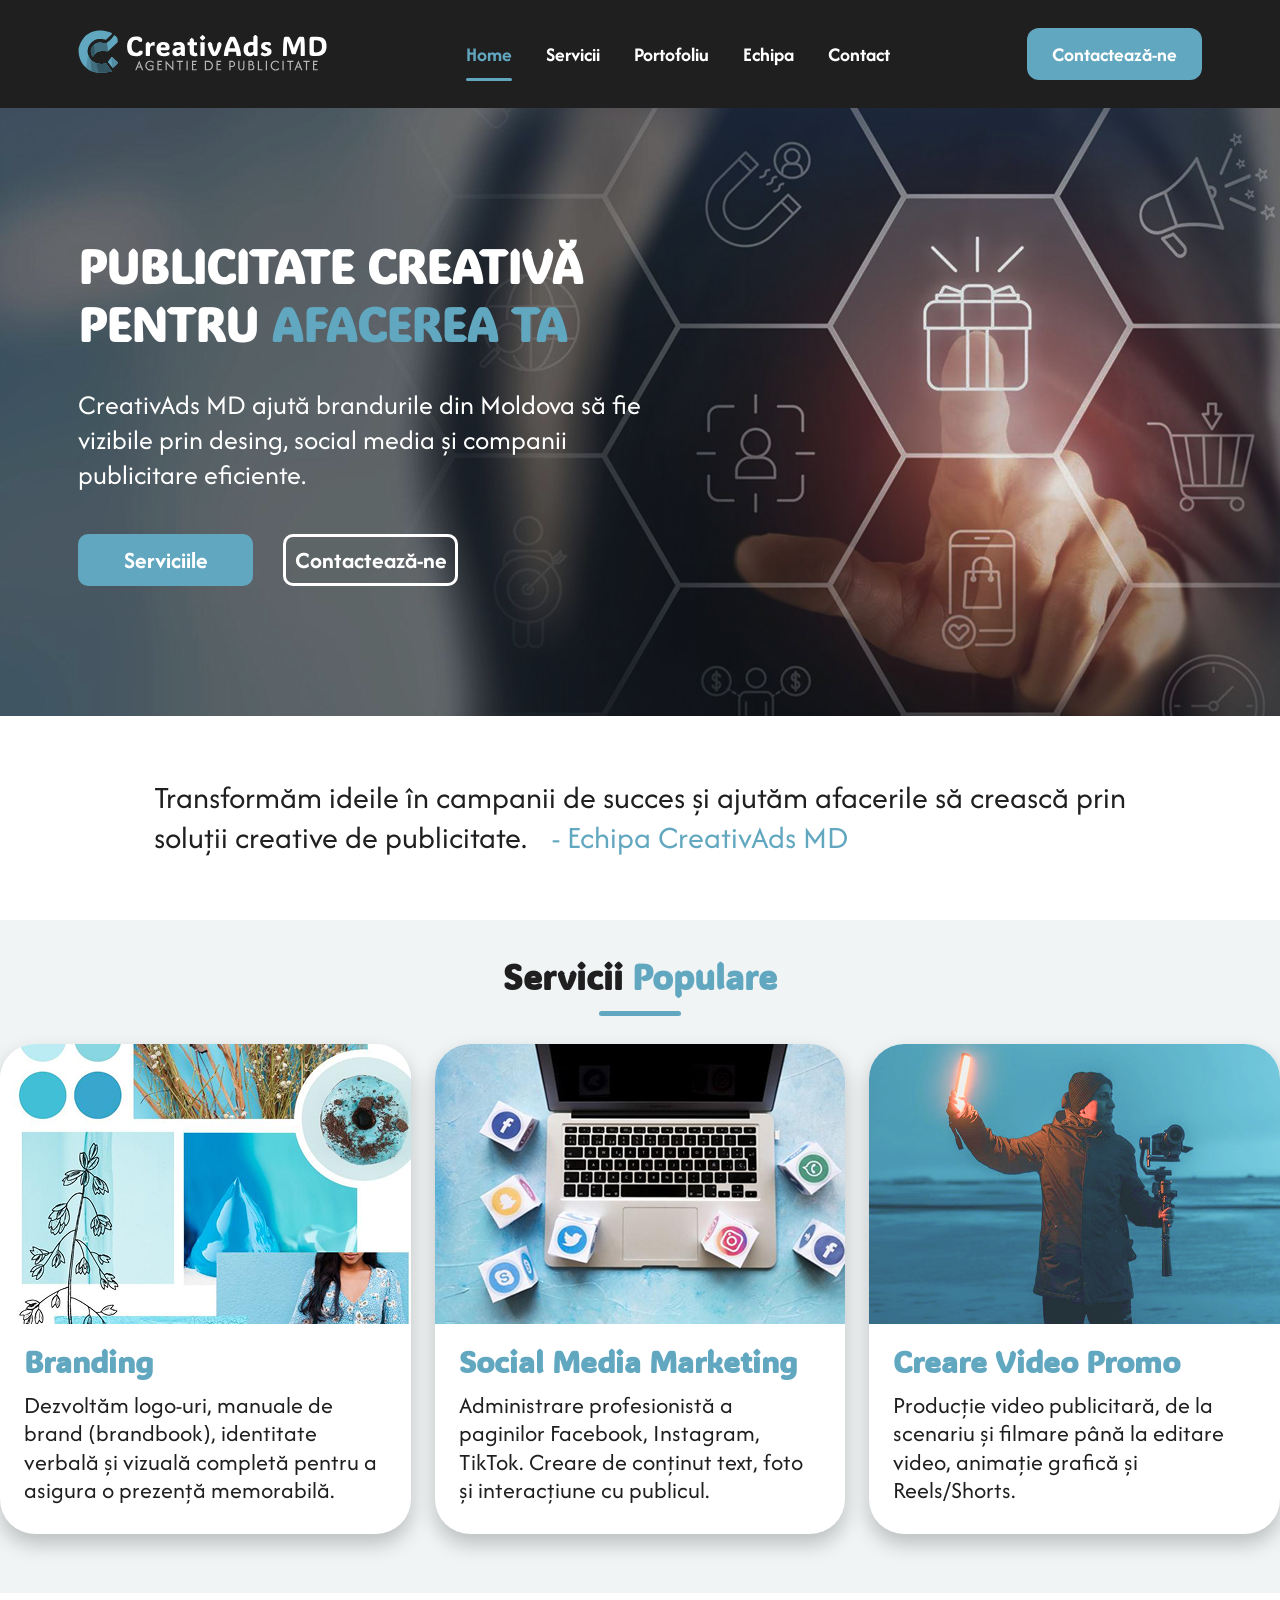
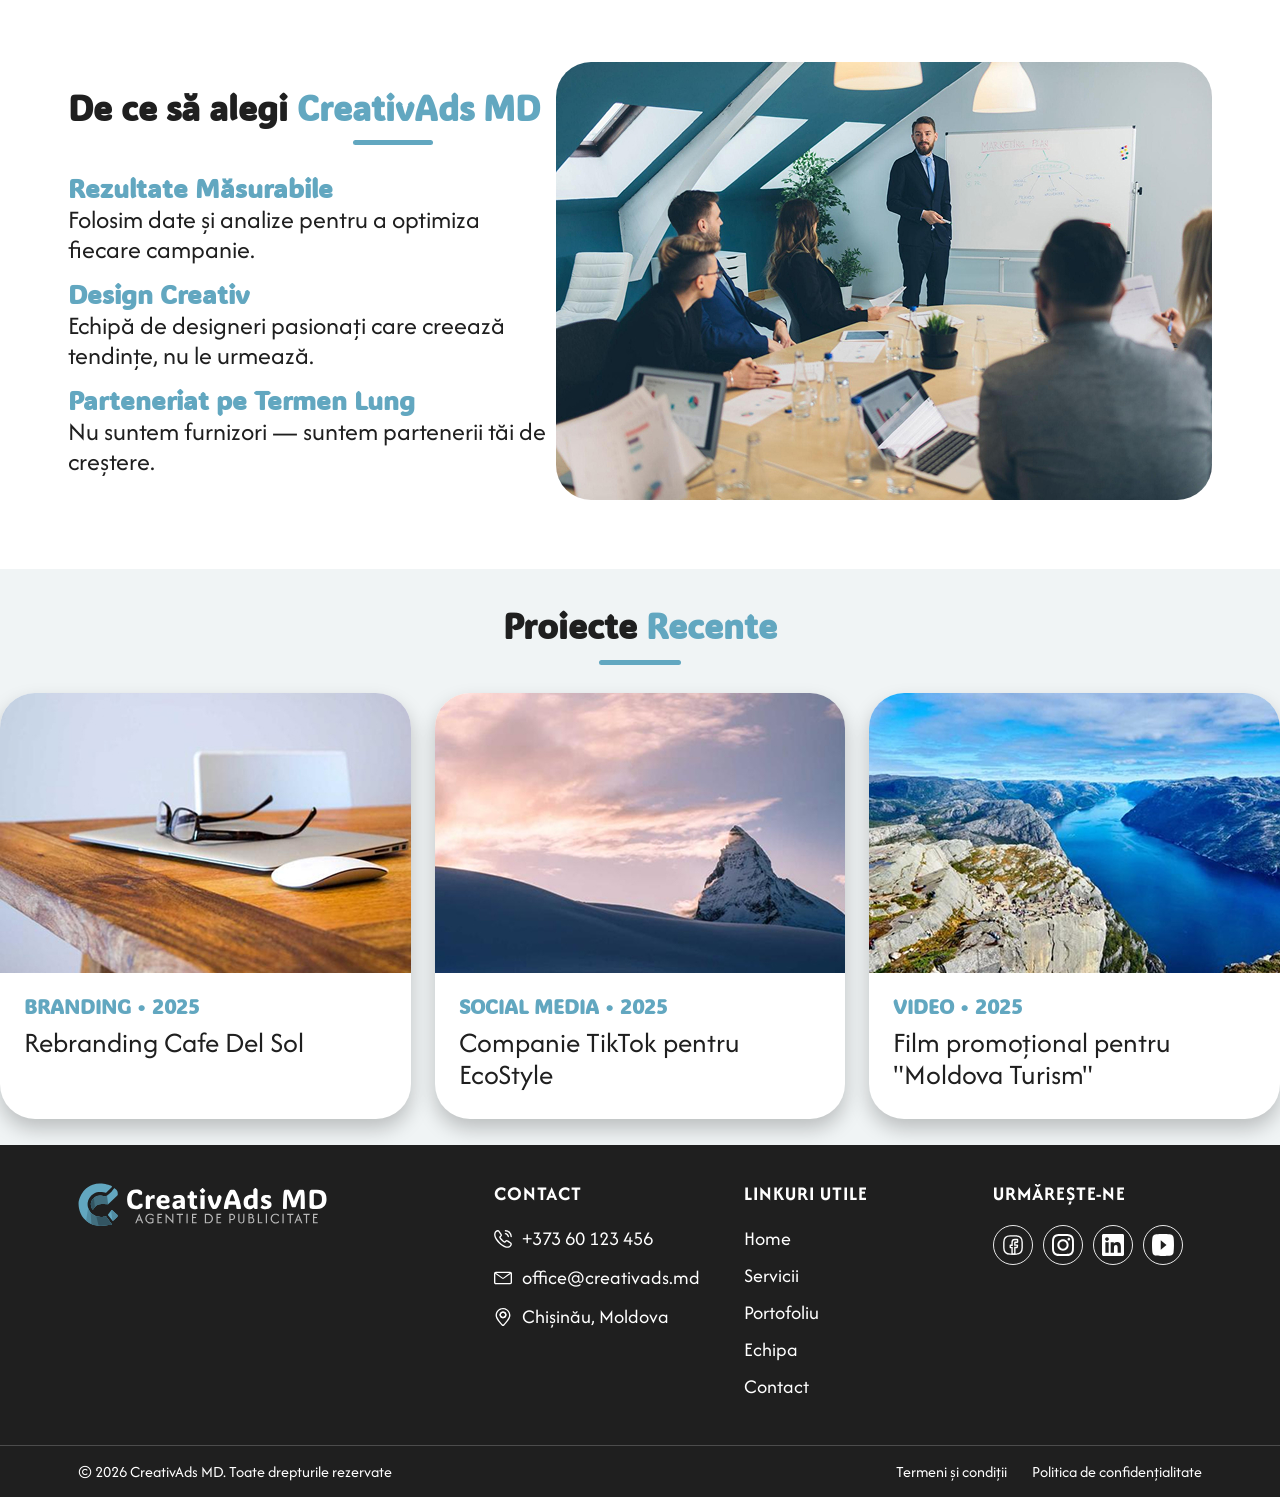
==== index.html @ be22686d "Add files via upload" ====
<!DOCTYPE html>
<html lang="ro">
<head>
    <meta charset="UTF-8">
    <meta name="viewport" content="width=device-width, initial-scale=1.0">
    <title>CreativAds MD</title>
    <link rel="stylesheet" href="css/style.css">
    <link rel="stylesheet" href="https://cdnjs.cloudflare.com/ajax/libs/font-awesome/6.7.2/css/all.min.css">
    <link
        href="https://fonts.googleapis.com/css2?family=ADLaM+Display&family=Afacad+Flux:wght@400;500;600;700&display=swap"
        rel="stylesheet">
</head>
<body>
    <header class="header">
        <div class="container header-content">
            <img src="assets/logo.svg" alt="CreativAds MD" class="logo">
            <nav class="nav">
                <a href="index.html" class="active">Home</a>
                <a href="pages/servicii.html">Servicii</a>
                <a href="pages/portofoliu.html">Portofoliu</a>
                <a href="pages/echipa.html">Echipa</a>
                <a href="pages/contact.html">Contact</a>
            </nav>
            <a href="pages/contact.html" class="header-btn">Contactează-ne</a>
        </div>
    </header>
    <section class="hero">
        <div class="container hero-content">
            <h1>
                PUBLICITATE CREATIVĂ <br>
                PENTRU <span>AFACEREA TA</span>
            </h1>
            <p>
                CreativAds MD ajută brandurile din Moldova să fie vizibile prin desing,
                social media și companii publicitare eficiente.
            </p>

            <div class="hero-buttons">
                <a href="pages/servicii.html" class="btn primary">Serviciile</a>
                <a href="pages/contact.html" class="btn secondary">Contactează-ne</a>
            </div>
        </div>
    </section>
    <section class="quote">
        <div class="container quote-content">
            <p>
                Transformăm ideile în campanii de succes și ajutăm afacerile să crească
                prin soluții creative de publicitate.
                <span>- Echipa CreativAds MD</span>
            </p>
        </div>
    </section>

    <section class="services">
        <div class="container">
            <h2>Servicii <span>Populare</span></h2>
            <div class="title-line"></div>

            <div class="cards">
                <div class="card">
                    <img src="assets/branding.jpg" alt="Branding">
                    <div class="card-content">
                        <h3>Branding</h3>
                        <p>
                            Dezvoltăm logo-uri, manuale de brand (brandbook), identitate verbală
                            și vizuală completă pentru a asigura o prezență memorabilă.
                        </p>
                    </div>
                </div>

                <div class="card">
                    <img src="assets/social.jpg" alt="Social Media Marketing">
                    <div class="card-content">
                        <h3>Social Media Marketing</h3>
                        <p>
                            Administrare profesionistă a paginilor Facebook, Instagram, TikTok.
                            Creare de conținut text, foto și interacțiune cu publicul.
                        </p>
                    </div>
                </div>

                <div class="card">
                    <img src="assets/video.jpg" alt="Creare Video Promo">
                    <div class="card-content">
                        <h3>Creare Video Promo</h3>
                        <p>
                            Producție video publicitară, de la scenariu și filmare până la editare
                            video, animație grafică și Reels/Shorts.
                        </p>
                    </div>
                </div>
            </div>
        </div>
    </section>

    <section class="why">
        <div class="container why-content">
            <div class="why-text">
                <h2>De ce să alegi <span>CreativAds MD</span></h2>
                <div class="why-line"></div>

                <h3>Rezultate Măsurabile</h3>
                <p>Folosim date și analize pentru a optimiza fiecare campanie.</p>

                <h3>Design Creativ</h3>
                <p>Echipă de designeri pasionați care creează tendințe, nu le urmează.</p>

                <h3>Parteneriat pe Termen Lung</h3>
                <p>Nu suntem furnizori — suntem partenerii tăi de creștere.</p>
            </div>

            <img src="assets/team.jpg" alt="Echipa CreativAds MD" class="why-img">
        </div>
    </section>

    <section class="projects">
        <div class="container">
            <h2>Proiecte <span>Recente</span></h2>
            <div class="title-line"></div>

            <div class="cards">
                <div class="project-card">
                    <img src="assets/project1.jpg" alt="Rebranding Cafe Del Sol">
                    <div class="project-content">
                        <h4>BRANDING • 2025</h4>
                        <p>Rebranding Cafe Del Sol</p>
                    </div>
                </div>

                <div class="project-card">
                    <img src="assets/project2.jpg" alt="Companie TikTok pentru EcoStyle">
                    <div class="project-content">
                        <h4>SOCIAL MEDIA • 2025</h4>
                        <p>Companie TikTok pentru EcoStyle</p>
                    </div>
                </div>

                <div class="project-card">
                    <img src="assets/project3.jpg" alt="Film promoțional Moldova Turism">
                    <div class="project-content">
                        <h4>VIDEO • 2025</h4>
                        <p>Film promoțional pentru "Moldova Turism"</p>
                    </div>
                </div>
            </div>
        </div>
    </section>
    <footer>
    <div class="footer-top">
        <div class="footer-col footer-logo">
            <img src="assets/logo.svg" alt="CreativAds MD">
        </div>

        <div class="footer-col">
            <h3>CONTACT</h3>

            <div class="footer-item">
                <img src="assets/phone.svg" alt="">
                <p>+373 60 123 456</p>
            </div>

            <div class="footer-item">
                <img src="assets/mail.svg" alt="">
                <p>office@creativads.md</p>
            </div>

            <div class="footer-item">
                <img src="assets/location.svg" alt="">
                <p>Chișinău, Moldova</p>
            </div>
        </div>

        <div class="footer-col">
            <h3>LINKURI UTILE</h3>

            <ul>
                <li><a href="index.html">Home</a></li>
                <li><a href="pages/servicii.html">Servicii</a></li>
                <li><a href="pages/portofoliu.html">Portofoliu</a></li>
                <li><a href="pages/echipa.html">Echipa</a></li>
                <li><a href="pages/contact.html">Contact</a></li>
            </ul>
        </div>

        <div class="footer-col">
            <h3>URMĂREȘTE-NE</h3>
            <div class="socials">
                <a href="#">
                    <img src="assets/facebook.svg" alt="">
                </a>

                <a href="#">
                    <img src="assets/instagram.svg" alt="">
                </a>

                <a href="#">
                    <img src="assets/linkedin.svg" alt="">
                </a>

                <a href="#">
                    <img src="assets/youtube.svg" alt="">
                </a>
            </div>
        </div>
    </div>

    <div class="footer-bottom">
        <p>© 2026 CreativAds MD. Toate drepturile rezervate</p>

        <div class="footer-links">
            <a href="#">Termeni și condiții</a>
            <a href="#">Politica de confidențialitate</a>
        </div>
    </div>
    </footer>
</body>
</html>
---- css/style.css ----
:root {
    --black: #1f1f1f;
    --blue: #62A7C0;
    --white: #ffffff;
    --bg-light: rgba(66, 111, 127, 0.08);
}

* {
    margin: 0;
    padding: 0;
    box-sizing: border-box;
}

body {
    font-family: "Afacad Flux", sans-serif;
    color: var(--black);
    background: var(--white);
}

.container {
    width: 1440px;
    max-width: 100%;
    margin: 0 auto;
}

/* HEADER */

.header {
    height: 108px;
    background: var(--black);
}

.header-content {
    height: 108px;
    display: flex;
    align-items: center;
    justify-content: space-between;
    padding: 0 78px;
}

.logo {
    width: 250px;
    object-fit: contain;
}

.nav {
    display: flex;
    gap: 34px;
    align-items: center;
}

.nav a {
    position: relative;
    text-decoration: none;
    color: var(--white);
    font-size: 20px;
    font-weight: 700;
}

.nav a.active {
    color: var(--blue);
}

.nav a.active::after {
    content: "";
    position: absolute;
    width: 100%;
    height: 3px;
    background: var(--blue);
    left: 0;
    bottom: -13px;
    border-radius: 10px;
}

.header-btn {
    width: 175px;
    height: 52px;
    background: var(--blue);
    color: var(--white);
    border-radius: 12px;
    display: flex;
    align-items: center;
    justify-content: center;
    text-decoration: none;
    font-size: 20px;
    font-weight: 700;
}

/* HERO */

.hero {
    height: 608px;
    background-image: url("../assets/banner.png");
    background-size: cover;
    background-position: center;
}

.hero-content {
    height: 608px;
    padding-left: 78px;
    display: flex;
    flex-direction: column;
    justify-content: center;
}

.hero h1 {
    font-family: "ADLaM Display", cursive;
    font-size: 46px;
    line-height: 1.25;
    color: var(--white);
    text-transform: uppercase;
    margin-bottom: 34px;
}

.hero h1 span {
    color: var(--blue);
}

.hero p {
    width: 610px;
    font-size: 28px;
    line-height: 1.25;
    color: var(--white);
    margin-bottom: 42px;
}

.hero-buttons {
    display: flex;
    gap: 30px;
}

.btn {
    width: 175px;
    height: 52px;
    border-radius: 10px;
    font-size: 24px;
    font-weight: 700;
    text-decoration: none;
    display: flex;
    align-items: center;
    justify-content: center;
}

.btn.primary {
    background: var(--blue);
    color: var(--white);
}

.btn.secondary {
    background: transparent;
    color: var(--white);
    border: 3px solid var(--white);
}

/* QUOTE */

.quote {
    height: 204px;
    background: var(--white);
}

.quote-content {
    height: 204px;
    display: flex;
    align-items: center;
    padding: 0 154px;
}

.quote p {
    font-size: 32px;
    line-height: 1.25;
    text-align: left;
}

.quote span {
    color: var(--blue);
    margin-left: 18px;
}

/* SERVICES */

.services {
    height: 673px;
    background: var(--bg-light);
    padding-top: 34px;
}

.services h2,
.projects h2 {
    font-family: "ADLaM Display", cursive;
    font-size: 34px;
    text-align: center;
}

.services h2 span,
.projects h2 span,
.why h2 span {
    color: var(--blue);
}

.title-line {
    width: 82px;
    height: 5px;
    background: var(--blue);
    border-radius: 10px;
    margin: 12px auto 28px;
}

.cards {
    display: flex;
    justify-content: center;
    gap: 24px;
}

.card,
.project-card {
    width: 434px;
    background: var(--white);
    border-radius: 35px;
    overflow: hidden;
    box-shadow: 0 10px 20px rgba(0, 0, 0, 0.22);
}

.card img,
.project-card img {
    width: 434px;
    height: 280px;
    object-fit: cover;
    display: block;
}

.card-content {
    padding: 18px 24px 30px;
}

.card-content h3 {
    font-family: "ADLaM Display", cursive;
    font-size: 30px;
    color: var(--blue);
    margin-bottom: 10px;
}

.card-content p {
    font-size: 24px;
    line-height: 1.18;
    color: var(--black);
}

/* WHY */

.why {
    height: 576px;
    background: var(--white);
}

.why-content {
    height: 576px;
    display: flex;
    align-items: center;
    justify-content: space-between;
    padding: 0 68px;
}

.why-text {
    width: 610px;
}

.why h2 {
    font-family: "ADLaM Display", cursive;
    font-size: 34px;
    margin-bottom: 10px;
}

.why-line {
    width: 80px;
    height: 5px;
    background: var(--blue);
    border-radius: 10px;
    margin: 0 0 26px 285px;
}

.why h3 {
    font-family: "ADLaM Display", cursive;
    font-size: 26px;
    color: var(--blue);
    margin-top: 12px;
}

.why p {
    font-size: 26px;
    line-height: 1.15;
}

.why-img {
    width: 656px;
    height: 438px;
    object-fit: cover;
    border-radius: 35px;
}

/* PROJECTS */

.projects {
    height: 576px;
    background: var(--bg-light);
    padding-top: 34px;
}

.project-content {
    padding: 20px 24px 28px;
}

.project-content h4 {
    font-family: "ADLaM Display", cursive;
    font-size: 20px;
    color: var(--blue);
    margin-bottom: 8px;
}

.project-content p {
    font-size: 29px;
    line-height: 1.1;
    color: var(--black);
}

/* ADAPTIVE */

@media (max-width: 1200px) {
    .header-content {
        padding: 0 30px;
    }

    .logo {
        width: 270px;
    }

    .nav {
        gap: 18px;
    }

    .nav a {
        font-size: 17px;
    }

    .cards {
        gap: 18px;
    }

    .card,
    .project-card,
    .card img,
    .project-card img {
        width: 31%;
    }
}

@media (max-width: 768px) {
    .header {
        height: auto;
    }

    .header-content {
        height: auto;
        flex-direction: column;
        gap: 20px;
        padding: 20px;
    }

    .nav {
        flex-wrap: wrap;
        justify-content: center;
    }

    .hero-content {
        padding: 40px 25px;
    }

    .hero h1 {
        font-size: 34px;
    }

    .hero p {
        width: 100%;
        font-size: 22px;
    }

    .quote-content {
        padding: 30px;
    }

    .quote p {
        font-size: 24px;
    }

    .services,
    .projects,
    .why {
        height: auto;
        padding: 40px 20px;
    }

    .cards,
    .why-content {
        flex-direction: column;
    }

    .card,
    .project-card,
    .card img,
    .project-card img,
    .why-img {
        width: 100%;
    }

    .why-content {
        height: auto;
        padding: 0;
        gap: 30px;
    }

    .why-text {
        width: 100%;
    }

    .why-line {
        margin-left: 0;
    }

}

/* FOOTER */

footer {
    background: var(--black);
    color: var(--white);
}

.footer-top {
    width: 1440px;
    max-width: 100%;
    margin: 0 auto;
    padding: 35px 78px;
    display: grid;
    grid-template-columns: 1.8fr 1fr 1fr 1fr;
    gap: 40px;
    align-items: start;
}

.footer-logo img {
    width: 250px;
    height: auto;
}

.footer-col h3 {
    font-size: 20px;
    font-weight: 700;
    color: var(--white);
    margin-bottom: 18px;
    letter-spacing: 1px;
}

.footer-item {
    display: flex;
    align-items: center;
    gap: 10px;
    margin-bottom: 12px;
}

.footer-item img {
    width: 18px;
    height: 18px;
    object-fit: contain;
}

.footer-item p {
    font-size: 20px;
    color: var(--white);
}

.footer-col ul {
    list-style: none;
}

.footer-col li {
    margin-bottom: 10px;
}

.footer-col a {
    text-decoration: none;
    color: var(--white);
    font-size: 20px;
    transition: .3s;
}

.footer-col a:hover {
    color: var(--blue);
}

.socials {
    display: flex;
    gap: 10px;
}

.socials a {
    width: 40px;
    height: 40px;
    border: 1px solid rgba(255,255,255,.9);
    border-radius: 50%;
    display: flex;
    justify-content: center;
    align-items: center;
    transition: .3s;
}

.socials a img {
    width: 22px;
    height: 22px;
    object-fit: contain;
}

.socials a:hover {
    border-color: var(--blue);
    transform: translateY(-3px);
}

.footer-bottom {
    border-top: 1px solid rgba(255,255,255,.2);
    padding: 15px 78px;
    display: flex;
    justify-content: space-between;
    align-items: center;
}

.footer-bottom p {
    font-size: 16px;
    color: var(--white);
}

.footer-links {
    display: flex;
    gap: 25px;
}

.footer-links a {
    text-decoration: none;
    color: var(--white);
    font-size: 16px;
    transition: .3s;
}

.footer-links a:hover {
    color: var(--blue);
}

/* hero страницы */
.page-hero {
    min-height: 608px;
    display: flex;
    align-items: center;
    justify-content: flex-start;
    padding: 0 8%;
    background:
        linear-gradient(rgba(0,0,0,.45), rgba(0,0,0,.45)),
        url("../assets/banner.jpg");
    background-size: cover;
    background-position: center;
}

/* контент hero страницы */
.page-hero-content {
    max-width: 700px;
}

/* заголовок hero страницы */
.page-hero h1 {
    color: white;
    font-size: 64px;
    margin-bottom: 20px;
    text-align: left;
}

/* текст hero страницы */
.page-hero p {
    color: white;
    font-size: 36px;
    line-height: 1.4;
    text-align: left;
    max-width: 650px;
}

/* секция услуг страницы */
.services-page {
    height: 750px;
    margin: 0 auto;
    background: var(--white);
    display: flex;
    justify-content: center;
    align-items: center;
}

/* сетка услуг страницы */
.services-page-grid {
    width: 1340px;
    display: grid;
    grid-template-columns: repeat(3, 435px);
    grid-template-rows: repeat(2, 315px);
    gap: 35px;
    justify-content: center;
}

/* карточка услуги */
.service-box {
    width: 435px;
    height: 315px;
    background: var(--white);
    padding: 40px 30px;
    border-radius: 24px;
    border: 2px solid var(--blue);
    box-shadow: 0 10px 25px rgba(0, 0, 0, 0.12);
    transition: all 0.35s ease;
    position: relative;
    overflow: hidden;
}

/* hover эффект */
.service-box:hover {
    transform: translateY(-10px) scale(1.03);
    box-shadow: 0 18px 40px rgba(0, 0, 0, 0.18);
    border-color: var(--blue);
}

/* небольшой декоративный акцент при hover */
.service-box::before {
    content: "";
    position: absolute;
    top: 0;
    left: 0;
    width: 100%;
    height: 4px;
    background: var(--blue);
    transform: scaleX(0);
    transform-origin: left;
    transition: 0.35s ease;
}

.service-box:hover::before {
    transform: scaleX(1);
}

/* заголовок */
.service-box h3 {
    color: var(--blue);
    font-size: 30px;
    margin-bottom: 15px;
    transition: 0.3s ease;
}

.service-box:hover h3 {
    color: var(--black);
}

/* текст */
.service-box p {
    font-size: 20px;
    line-height: 1.6;
    opacity: 0.9;
}

/* PORTOFOLUI */

.projects--portfolio {
    height: 513px;
    margin: 0 auto;
    padding-top: 34px;
    background: var(--white);
}

/* TEAM */

.team {
    width: 1440px;
    height: 1250px;
    margin: 0 auto;
    padding-top: 25px;
    background: var(--white);
}

.team .container {
    display: flex;
    flex-direction: column;
    gap: 25px;
}

.team-member {
    display: flex;
    align-items: center;
    gap: 35px;
}

.team-member.right {
    justify-content: flex-end;
}

.team-member img {
    width: 214px;
    height: 214px;
    border-radius: 50%;
    object-fit: cover;
    flex-shrink: 0;
}

.team-card {
    width: 1076px;
    height: 158px;
    border: 2px solid var(--blue);
    border-radius: 18px;
    padding: 22px 35px;
    display: flex;
    flex-direction: column;
    justify-content: center;
}

.team-card h3 {
    font-size: 25px;
    color: var(--blue);
    font-weight: 700;
    margin-bottom: 10px;
}

.team-card p {
    font-size: 25px;
    color: var(--black);
    line-height: 1.3;
}

/* CONTACT */

.contact-section {
    width: 1440px;
    height: 900px;
    margin: 0 auto;
    background: var(--white);
    padding: 60px 70px;
}

.contact-content {
    display: flex;
    justify-content: center;
    align-items: stretch;
    gap: 55px;
}

/* ЗАГОЛОВКИ */
.contact-form h2,
.contact-info h2 {
    font-size: 48px;
    font-weight: 500;
    color: var(--black);
    margin-bottom: 40px;
}

/* ЛЕВАЯ ЧАСТЬ */

.contact-form {
    width: 683px;
}

.contact-form form {
    display: flex;
    flex-direction: column;
    gap: 25px;
}

.contact-form input {
    width: 683px;
    height: 76px;
    border: 1px solid var(--blue);
    border-radius: 16px;
    padding: 0 25px;
    font-size: 32px;
    font-family: inherit;
}

.contact-form textarea {
    width: 683px;
    height: 266px;
    border: 1px solid var(--blue);
    border-radius: 16px;
    padding: 25px;
    font-size: 32px;
    font-family: inherit;
    resize: none;
}

.contact-form button {
    width: 683px;
    height: 76px;
    border: none;
    border-radius: 16px;
    background: var(--blue);
    color: var(--white);
    font-size: 32px;
    font-family: inherit;
    cursor: pointer;
}

.contact-form button:hover {
    opacity: .9;
}

/* ПРАВАЯ ЧАСТЬ */
.contact-info {
    width: 609px;
    display: flex;
    flex-direction: column;
}

.info-item {
    display: flex;
    align-items: center;
    gap: 15px;
    margin-bottom: 35px;
}

.info-item img {
    width: 38px;
    height: 38px;
    flex-shrink: 0;
    object-fit: contain;
}

.info-item h3 {
    font-size: 32px;
    color: var(--black);
    margin-bottom: 8px;
    
}

.info-item p {
    font-size: 32px;
    color: var(--black);
}

.contact-map {
    width: 609px;
    height: 304px;
    object-fit: cover;
    border-radius: 12px;
    margin-top: auto;
}

@media (max-width: 768px) {
  .nav {
    flex-direction: column;
    text-align: center;
  }
}
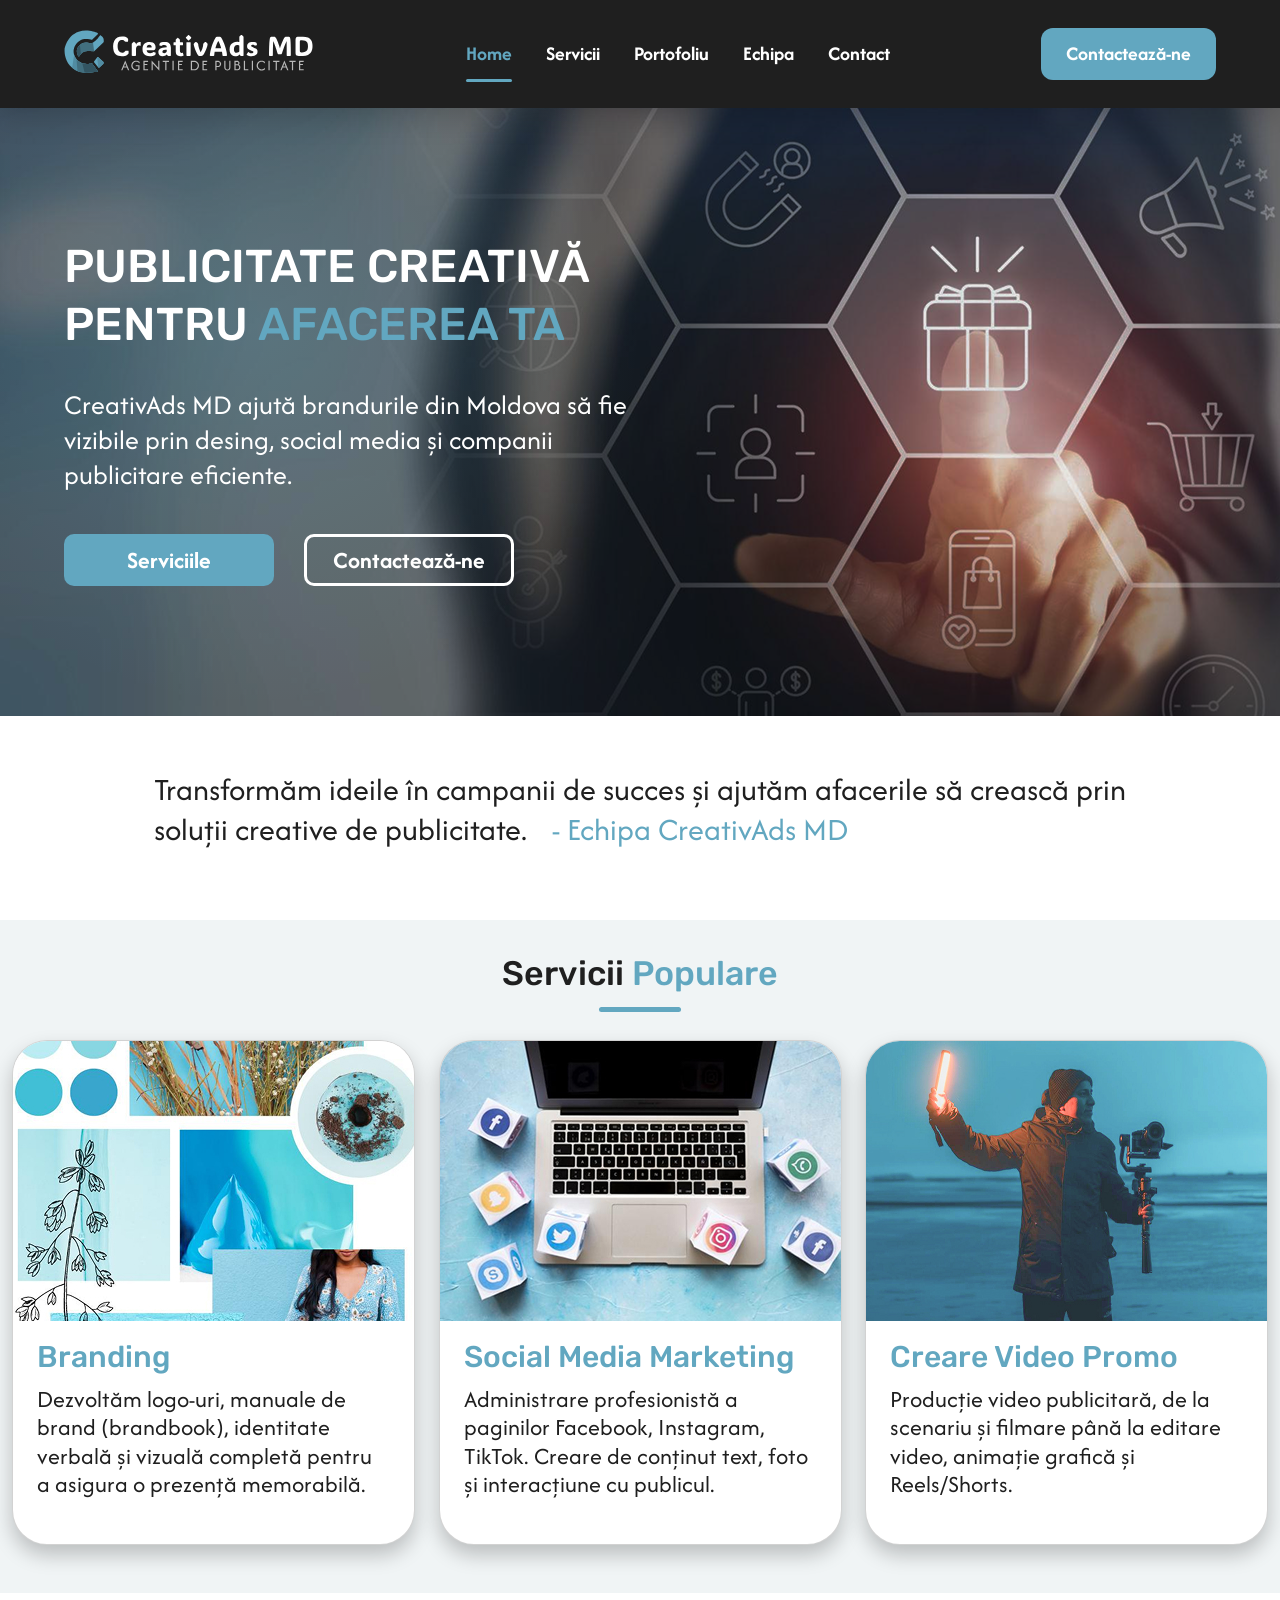
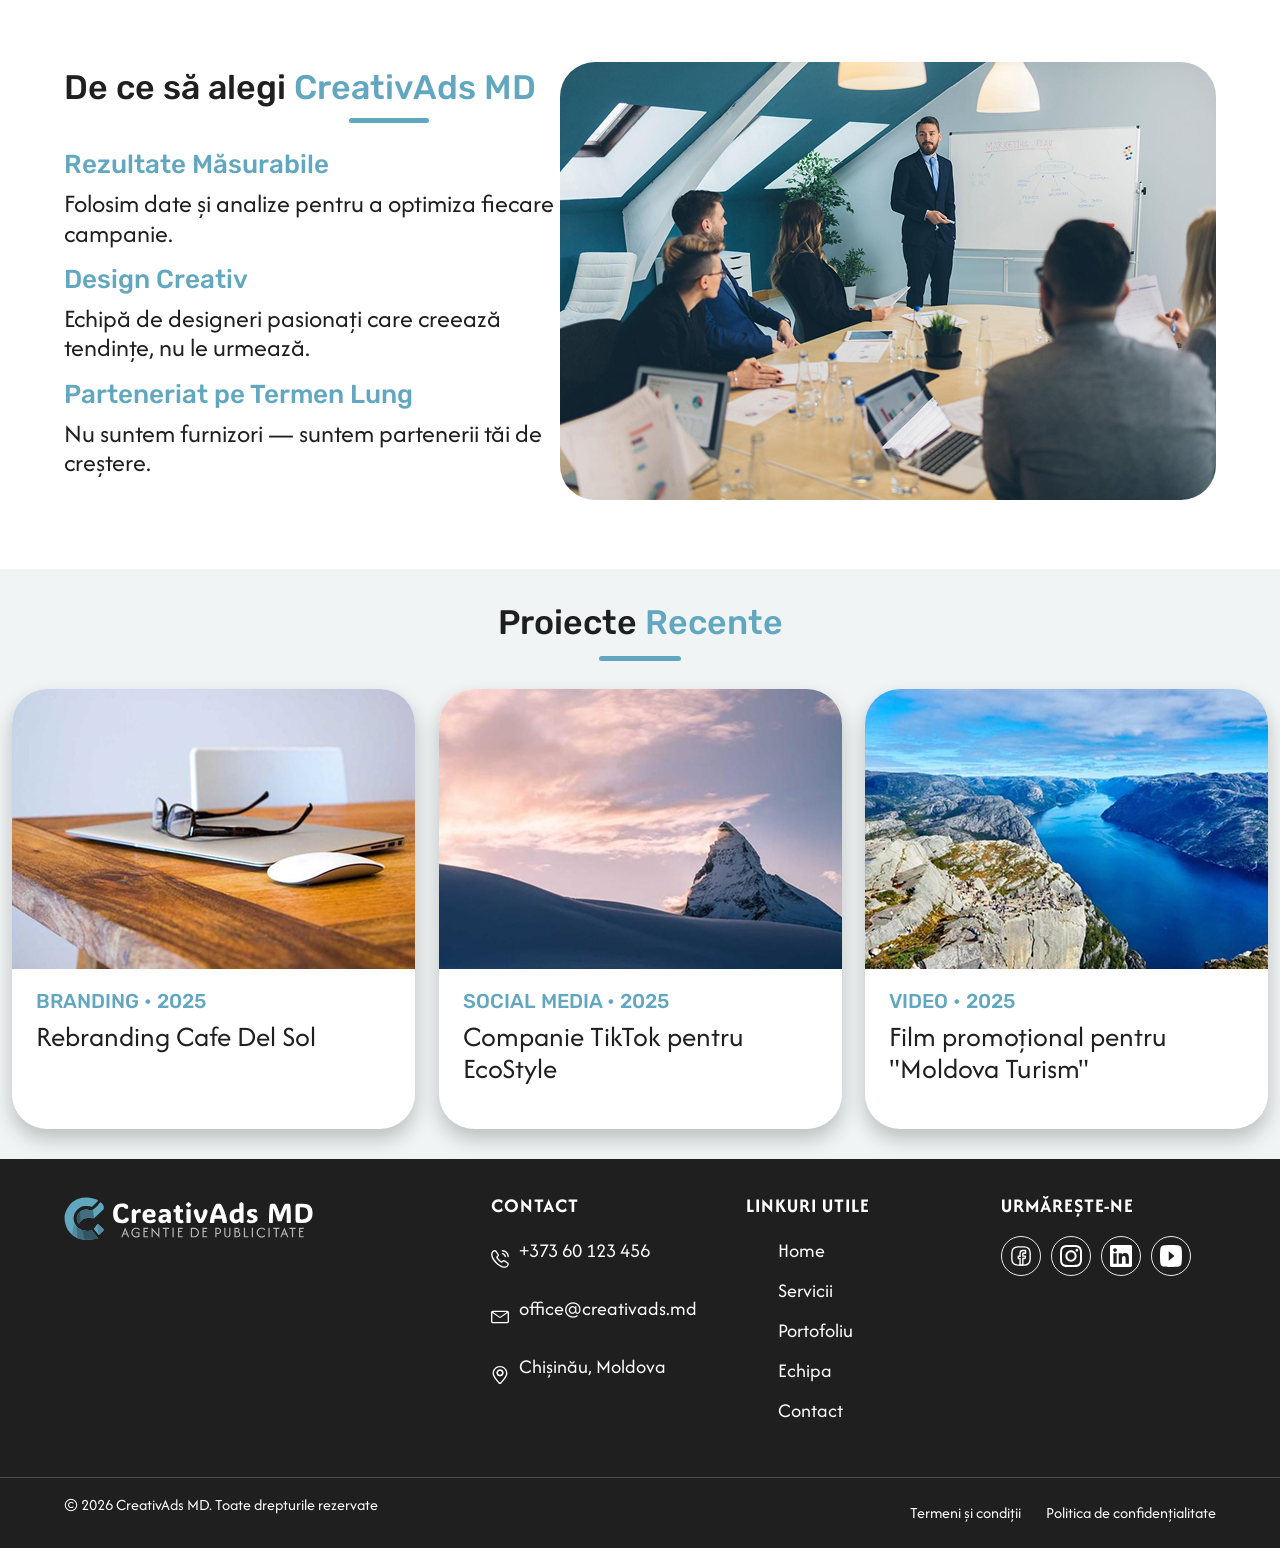
==== commit a100f4af: "Add files via upload" ====
--- a/index.html
+++ b/index.html
@@ -4,17 +4,25 @@
     <meta charset="UTF-8">
     <meta name="viewport" content="width=device-width, initial-scale=1.0">
     <title>CreativAds MD</title>
+    <link href="https://cdn.jsdelivr.net/npm/bootstrap@5.3.1/dist/css/bootstrap.min.css" rel="stylesheet">
     <link rel="stylesheet" href="css/style.css">
     <link rel="stylesheet" href="https://cdnjs.cloudflare.com/ajax/libs/font-awesome/6.7.2/css/all.min.css">
-    <link
-        href="https://fonts.googleapis.com/css2?family=ADLaM+Display&family=Afacad+Flux:wght@400;500;600;700&display=swap"
-        rel="stylesheet">
+    <link href="https://fonts.googleapis.com/css2?family=Rubik:wght@400;500;700;800;900&family=Afacad+Flux:wght@400;500;600;700&display=swap" rel="stylesheet">
 </head>
 <body>
     <header class="header">
         <div class="container header-content">
-            <img src="assets/logo.svg" alt="CreativAds MD" class="logo">
-            <nav class="nav">
+            <a href="index.html" class="logo-link" aria-label="CreativAds MD Home">
+                <img src="assets/logo.svg" alt="CreativAds MD" class="logo img-fluid">
+            </a>
+
+            <button class="burger-menu" type="button" aria-label="Deschide meniul" aria-controls="siteNav" aria-expanded="false">
+                <span></span>
+                <span></span>
+                <span></span>
+            </button>
+
+            <nav class="nav" id="siteNav">
                 <a href="index.html" class="active">Home</a>
                 <a href="pages/servicii.html">Servicii</a>
                 <a href="pages/portofoliu.html">Portofoliu</a>
@@ -23,6 +31,7 @@
             </nav>
             <a href="pages/contact.html" class="header-btn">Contactează-ne</a>
         </div>
+        <div class="menu-backdrop" aria-hidden="true"></div>
     </header>
     <section class="hero">
         <div class="container hero-content">
@@ -213,5 +222,7 @@
         </div>
     </div>
     </footer>
+    <script src="https://cdn.jsdelivr.net/npm/bootstrap@5.3.1/dist/js/bootstrap.bundle.min.js"></script>
+    <script src="js/main.js"></script>
 </body>
 </html>
--- a/css/style.css
+++ b/css/style.css
@@ -104,7 +104,7 @@
 }
 
 .hero h1 {
-    font-family: "ADLaM Display", cursive;
+    font-family: "Rubik", cursive;
     font-size: 46px;
     line-height: 1.25;
     color: var(--white);
@@ -130,7 +130,7 @@
 }
 
 .btn {
-    width: 175px;
+    width: 210px;
     height: 52px;
     border-radius: 10px;
     font-size: 24px;
@@ -187,7 +187,7 @@
 
 .services h2,
 .projects h2 {
-    font-family: "ADLaM Display", cursive;
+    font-family: "Rubik", cursive;
     font-size: 34px;
     text-align: center;
 }
@@ -234,7 +234,7 @@
 }
 
 .card-content h3 {
-    font-family: "ADLaM Display", cursive;
+    font-family: "Rubik", cursive;
     font-size: 30px;
     color: var(--blue);
     margin-bottom: 10px;
@@ -266,7 +266,7 @@
 }
 
 .why h2 {
-    font-family: "ADLaM Display", cursive;
+    font-family: "Rubik", cursive;
     font-size: 34px;
     margin-bottom: 10px;
 }
@@ -280,7 +280,7 @@
 }
 
 .why h3 {
-    font-family: "ADLaM Display", cursive;
+    font-family: "Rubik", cursive;
     font-size: 26px;
     color: var(--blue);
     margin-top: 12px;
@@ -301,9 +301,10 @@
 /* PROJECTS */
 
 .projects {
-    height: 576px;
+    height: auto;
     background: var(--bg-light);
     padding-top: 34px;
+    padding-bottom: 30px;
 }
 
 .project-content {
@@ -311,7 +312,7 @@
 }
 
 .project-content h4 {
-    font-family: "ADLaM Display", cursive;
+    font-family: "Rubik", cursive;
     font-size: 20px;
     color: var(--blue);
     margin-bottom: 8px;
@@ -737,8 +738,9 @@
 
 .contact-section {
     width: 1440px;
-    height: 900px;
-    margin: 0 auto;
+    min-height: 900px;
+    margin: 0 auto 40px;
+    margin-bottom: 20px;
     background: var(--white);
     padding: 60px 70px;
 }
@@ -842,11 +844,17 @@
 }
 
 .contact-map {
-    width: 609px;
-    height: 304px;
-    object-fit: cover;
-    border-radius: 12px;
-    margin-top: auto;
+    width: 100%;
+    margin-top: 30px;
+    overflow: hidden;
+    border-radius: 20px;
+    box-shadow: 0 10px 30px rgba(0,0,0,0.15);
+}
+
+.contact-map iframe {
+    display: block;
+    width: 100%;
+    height: 350px;
 }
 
 @media (max-width: 768px) {
@@ -854,4 +862,706 @@
     flex-direction: column;
     text-align: center;
   }
-}+}
+/* ===== Bootstrap 5.3.1 adaptive + animation upgrade ===== */
+html {
+    scroll-behavior: smooth;
+}
+
+body {
+    overflow-x: hidden;
+}
+
+img {
+    max-width: 100%;
+}
+
+a,
+button,
+.card,
+.project-card,
+.service-box,
+.team-card,
+.info-item,
+.contact-map,
+.why-img {
+    transition: transform .35s ease, box-shadow .35s ease, border-color .35s ease, background-color .35s ease, color .35s ease, opacity .35s ease;
+}
+
+.header {
+    min-height: 108px;
+    height: auto;
+    position: sticky;
+    top: 0;
+    z-index: 1000;
+    box-shadow: 0 8px 28px rgba(0,0,0,.18);
+}
+
+.header-content {
+    min-height: 108px;
+    height: auto;
+}
+
+.nav a:hover,
+.header-btn:hover,
+.btn:hover {
+    transform: translateY(-3px);
+}
+
+.header-btn:hover,
+.btn.primary:hover,
+.contact-form button:hover {
+    box-shadow: 0 12px 28px rgba(98, 167, 192, .36);
+}
+
+.btn.secondary:hover {
+    background: var(--white);
+    color: var(--black);
+}
+
+.hero {
+    min-height: 608px;
+    height: auto;
+    position: relative;
+    overflow: hidden;
+}
+
+.hero::before {
+    content: "";
+    position: absolute;
+    inset: 0;
+    background: radial-gradient(circle at 20% 35%, rgba(98,167,192,.28), transparent 35%);
+    animation: heroGlow 6s ease-in-out infinite alternate;
+    pointer-events: none;
+}
+
+.hero-content {
+    min-height: 608px;
+    height: auto;
+    position: relative;
+    z-index: 1;
+}
+
+.card,
+.project-card,
+.service-box {
+    will-change: transform;
+}
+
+.card:hover,
+.project-card:hover {
+    transform: translateY(-14px) scale(1.035);
+    box-shadow: 0 24px 48px rgba(0, 0, 0, 0.24);
+}
+
+.card:hover img,
+.project-card:hover img {
+    transform: scale(1.08);
+}
+
+.card img,
+.project-card img {
+    transition: transform .5s ease;
+}
+
+.project-card,
+.card {
+    position: relative;
+}
+
+.project-card::after,
+.card::after,
+.service-box::after {
+    content: "";
+    position: absolute;
+    inset: 0;
+    border-radius: inherit;
+    background: linear-gradient(135deg, rgba(98,167,192,.18), transparent 55%);
+    opacity: 0;
+    transition: opacity .35s ease;
+    pointer-events: none;
+}
+
+.project-card:hover::after,
+.card:hover::after,
+.service-box:hover::after {
+    opacity: 1;
+}
+
+.service-box:hover {
+    transform: translateY(-14px) scale(1.04);
+    box-shadow: 0 24px 48px rgba(98, 167, 192, .24);
+}
+
+.why-img:hover,
+.contact-map:hover,
+.team-member:hover .team-card {
+    transform: translateY(-8px) scale(1.015);
+    box-shadow: 0 18px 42px rgba(0,0,0,.18);
+}
+
+.reveal-on-scroll {
+    opacity: 0;
+    transform: translateY(34px) scale(.98);
+    transition: opacity .75s ease var(--delay, 0ms), transform .75s ease var(--delay, 0ms);
+}
+
+.reveal-on-scroll.is-visible {
+    opacity: 1;
+    transform: translateY(0) scale(1);
+}
+
+.form-success-message {
+    display: none;
+    margin-top: 18px;
+    padding: 18px 22px;
+    border-radius: 16px;
+    background: rgba(98, 167, 192, .14);
+    border: 1px solid var(--blue);
+    color: var(--black);
+    font-size: 24px;
+    font-weight: 700;
+    animation: popMessage .45s ease both;
+}
+
+.form-success-message.show {
+    display: block;
+}
+
+@keyframes heroGlow {
+    from { opacity: .45; transform: scale(1); }
+    to { opacity: .9; transform: scale(1.08); }
+}
+
+@keyframes popMessage {
+    from { opacity: 0; transform: translateY(12px) scale(.96); }
+    to { opacity: 1; transform: translateY(0) scale(1); }
+}
+
+@media (prefers-reduced-motion: reduce) {
+    *, *::before, *::after {
+        animation-duration: .01ms !important;
+        animation-iteration-count: 1 !important;
+        scroll-behavior: auto !important;
+        transition-duration: .01ms !important;
+    }
+
+    .reveal-on-scroll {
+        opacity: 1;
+        transform: none;
+    }
+}
+
+@media (max-width: 1399.98px) {
+    .container,
+    .footer-top,
+    .team,
+    .contact-section {
+        width: 100%;
+    }
+
+    .header-content,
+    .hero-content,
+    .why-content,
+    .footer-top,
+    .footer-bottom,
+    .contact-section {
+        padding-left: clamp(20px, 5vw, 78px);
+        padding-right: clamp(20px, 5vw, 78px);
+    }
+
+    .services-page {
+        height: auto;
+        padding: 60px 24px;
+    }
+
+    .services-page-grid {
+        width: 100%;
+        grid-template-columns: repeat(3, minmax(0, 1fr));
+        grid-template-rows: auto;
+    }
+
+    .service-box {
+        width: 100%;
+        height: auto;
+        min-height: 315px;
+    }
+
+    .team {
+        height: auto;
+        padding: 45px 24px;
+    }
+}
+
+@media (max-width: 1199.98px) {
+    .header-content {
+        gap: 18px;
+        flex-wrap: wrap;
+        justify-content: center;
+        padding-top: 18px;
+        padding-bottom: 18px;
+    }
+
+    .logo {
+        width: min(250px, 70vw);
+    }
+
+    .cards {
+        display: grid;
+        grid-template-columns: repeat(3, minmax(0, 1fr));
+        padding: 0 24px;
+    }
+
+    .card,
+    .project-card,
+    .card img,
+    .project-card img {
+        width: 100%;
+    }
+
+    .card img,
+    .project-card img {
+        height: 230px;
+    }
+
+    .why-content {
+        gap: 32px;
+    }
+
+    .why-img {
+        width: 48%;
+        height: auto;
+        min-height: 360px;
+    }
+
+    .contact-section {
+        height: auto;
+    }
+
+    .contact-content {
+        gap: 36px;
+    }
+
+    .contact-form,
+    .contact-info,
+    .contact-form input,
+    .contact-form textarea,
+    .contact-form button,
+    .contact-map {
+        width: 100%;
+    }
+}
+
+@media (max-width: 991.98px) {
+    .nav {
+        order: 3;
+        width: 100%;
+        justify-content: center;
+        gap: 18px 24px;
+        flex-wrap: wrap;
+    }
+
+    .header-btn {
+        width: auto;
+        min-width: 175px;
+        padding: 0 18px;
+    }
+
+    .hero,
+    .hero-content {
+        min-height: 520px;
+    }
+
+    .hero h1 {
+        font-size: clamp(34px, 6vw, 46px);
+    }
+
+    .hero p {
+        width: min(610px, 100%);
+        font-size: clamp(21px, 3.2vw, 28px);
+    }
+
+    .quote,
+    .quote-content,
+    .services,
+    .projects,
+    .why,
+    .why-content,
+    .projects--portfolio {
+        height: auto;
+    }
+
+    .quote-content {
+        padding-top: 44px;
+        padding-bottom: 44px;
+    }
+
+    .quote p {
+        font-size: clamp(24px, 4vw, 32px);
+    }
+
+    .cards,
+    .services-page-grid {
+        grid-template-columns: repeat(2, minmax(0, 1fr));
+    }
+
+    .why-content,
+    .contact-content {
+        flex-direction: column;
+        align-items: center;
+    }
+
+    .why-text,
+    .why-img,
+    .contact-form,
+    .contact-info {
+        width: 100%;
+    }
+
+    .why-img {
+        min-height: 0;
+        max-height: 430px;
+    }
+
+    .team-member,
+    .team-member.right {
+        justify-content: center;
+        flex-direction: column;
+        text-align: center;
+    }
+
+    .team-card {
+        width: 100%;
+        height: auto;
+    }
+
+    .footer-top {
+        grid-template-columns: repeat(2, minmax(0, 1fr));
+    }
+
+    .footer-bottom {
+        flex-direction: column;
+        gap: 12px;
+        text-align: center;
+    }
+}
+
+@media (max-width: 767.98px) {
+    .header-content {
+        padding-top: 16px;
+        padding-bottom: 16px;
+    }
+
+    .nav {
+        flex-direction: row;
+        gap: 10px 16px;
+    }
+
+    .nav a {
+        font-size: 16px;
+    }
+
+    .nav a.active::after {
+        bottom: -6px;
+    }
+
+    .header-btn {
+        height: 46px;
+        font-size: 17px;
+    }
+
+    .hero,
+    .hero-content {
+        min-height: 460px;
+    }
+
+    .hero-content {
+        padding-top: 60px;
+        padding-bottom: 60px;
+    }
+
+    .hero-buttons {
+        flex-wrap: wrap;
+        gap: 14px;
+    }
+
+    .btn {
+        width: 100%;
+        max-width: 260px;
+        font-size: 20px;
+    }
+
+    .services,
+    .projects,
+    .why,
+    .projects--portfolio {
+        padding-top: 42px;
+        padding-bottom: 42px;
+    }
+
+    .cards,
+    .services-page-grid {
+        grid-template-columns: 1fr;
+        padding-left: 0;
+        padding-right: 0;
+    }
+
+    .card-content h3,
+    .service-box h3 {
+        font-size: 26px;
+    }
+
+    .card-content p,
+    .project-content p,
+    .why p,
+    .team-card p {
+        font-size: 21px;
+    }
+
+    .project-content h4 {
+        font-size: 17px;
+    }
+
+    .contact-section {
+        padding-top: 44px;
+        padding-bottom: 44px;
+    }
+
+    .contact-form h2,
+    .contact-info h2 {
+        font-size: 34px;
+        margin-bottom: 24px;
+    }
+
+    .contact-form input,
+    .contact-form textarea,
+    .contact-form button {
+        height: 58px;
+        font-size: 20px;
+        border-radius: 12px;
+    }
+
+    .contact-form textarea {
+        height: 190px;
+    }
+
+    .info-item h3,
+    .info-item p {
+        font-size: 22px;
+    }
+
+    .footer-top {
+        grid-template-columns: 1fr;
+        text-align: center;
+    }
+
+    .footer-item,
+    .socials,
+    .footer-links {
+        justify-content: center;
+        flex-wrap: wrap;
+    }
+}
+
+@media (max-width: 420px) {
+    .hero h1 {
+        font-size: 30px;
+    }
+
+    .hero p,
+    .quote p {
+        font-size: 20px;
+    }
+
+    .services h2,
+    .projects h2,
+    .why h2 {
+        font-size: 28px;
+    }
+
+    .card img,
+    .project-card img {
+        height: 200px;
+    }
+
+    .service-box {
+        padding: 28px 22px;
+    }
+}
+
+/* RESPONSIVE BURGER MENU */
+.logo-link {
+    display: inline-flex;
+    align-items: center;
+    text-decoration: none;
+    flex-shrink: 0;
+}
+
+.burger-menu {
+    width: 48px;
+    height: 48px;
+    border: 2px solid var(--blue);
+    border-radius: 12px;
+    background: transparent;
+    display: none;
+    align-items: center;
+    justify-content: center;
+    flex-direction: column;
+    gap: 6px;
+    cursor: pointer;
+    position: relative;
+    z-index: 1100;
+    transition: transform .3s ease, background .3s ease;
+}
+
+.burger-menu span {
+    width: 24px;
+    height: 3px;
+    background: var(--white);
+    border-radius: 10px;
+    transition: transform .3s ease, opacity .3s ease, background .3s ease;
+}
+
+.burger-menu:hover {
+    transform: scale(1.05);
+    background: rgba(98, 167, 192, .18);
+}
+
+.menu-backdrop {
+    position: fixed;
+    inset: 0;
+    background: rgba(0, 0, 0, .55);
+    opacity: 0;
+    visibility: hidden;
+    transition: opacity .3s ease, visibility .3s ease;
+    z-index: 999;
+}
+
+@media (max-width: 991px) {
+    .header,
+    .header-content {
+        height: 86px;
+    }
+
+    .header {
+        position: sticky;
+        top: 0;
+        z-index: 1200;
+    }
+
+    .header-content {
+        padding: 0 22px;
+    }
+
+    .logo {
+        width: 190px;
+        max-width: 58vw;
+    }
+
+    .burger-menu {
+        display: flex;
+        order: 3;
+    }
+
+    .header-btn {
+        display: none;
+    }
+
+    .nav {
+        position: fixed;
+        top: 0;
+        right: -100%;
+        width: min(340px, 84vw);
+        height: 100vh;
+        padding: 112px 34px 36px;
+        background: var(--black);
+        display: flex;
+        flex-direction: column;
+        justify-content: flex-start;
+        align-items: stretch;
+        gap: 18px;
+        box-shadow: -18px 0 45px rgba(0, 0, 0, .28);
+        z-index: 1050;
+        transition: right .38s ease;
+    }
+
+    .nav a {
+        width: 100%;
+        padding: 15px 18px;
+        border-radius: 14px;
+        font-size: 23px;
+        background: rgba(255, 255, 255, .06);
+        transform: translateX(28px);
+        opacity: 0;
+        transition: transform .35s ease, opacity .35s ease, background .25s ease, color .25s ease;
+    }
+
+    .nav a:hover,
+    .nav a.active {
+        background: rgba(98, 167, 192, .18);
+        color: var(--blue);
+    }
+
+    .nav a.active::after {
+        display: none;
+    }
+
+    body.menu-open {
+        overflow: hidden;
+    }
+
+    body.menu-open .nav {
+        right: 0;
+    }
+
+    body.menu-open .menu-backdrop {
+        opacity: 1;
+        visibility: visible;
+    }
+
+    body.menu-open .nav a {
+        transform: translateX(0);
+        opacity: 1;
+    }
+
+    body.menu-open .nav a:nth-child(1) { transition-delay: .07s; }
+    body.menu-open .nav a:nth-child(2) { transition-delay: .12s; }
+    body.menu-open .nav a:nth-child(3) { transition-delay: .17s; }
+    body.menu-open .nav a:nth-child(4) { transition-delay: .22s; }
+    body.menu-open .nav a:nth-child(5) { transition-delay: .27s; }
+
+    body.menu-open .burger-menu span:nth-child(1) {
+        transform: translateY(9px) rotate(45deg);
+        background: var(--blue);
+    }
+
+    body.menu-open .burger-menu span:nth-child(2) {
+        opacity: 0;
+    }
+
+    body.menu-open .burger-menu span:nth-child(3) {
+        transform: translateY(-9px) rotate(-45deg);
+        background: var(--blue);
+    }
+}
+
+@media (max-width: 480px) {
+    .header-content {
+        padding: 0 16px;
+    }
+
+    .logo {
+        width: 165px;
+    }
+
+    .burger-menu {
+        width: 44px;
+        height: 44px;
+    }
+
+    .nav {
+        width: 88vw;
+        padding-left: 24px;
+        padding-right: 24px;
+    }
+}
